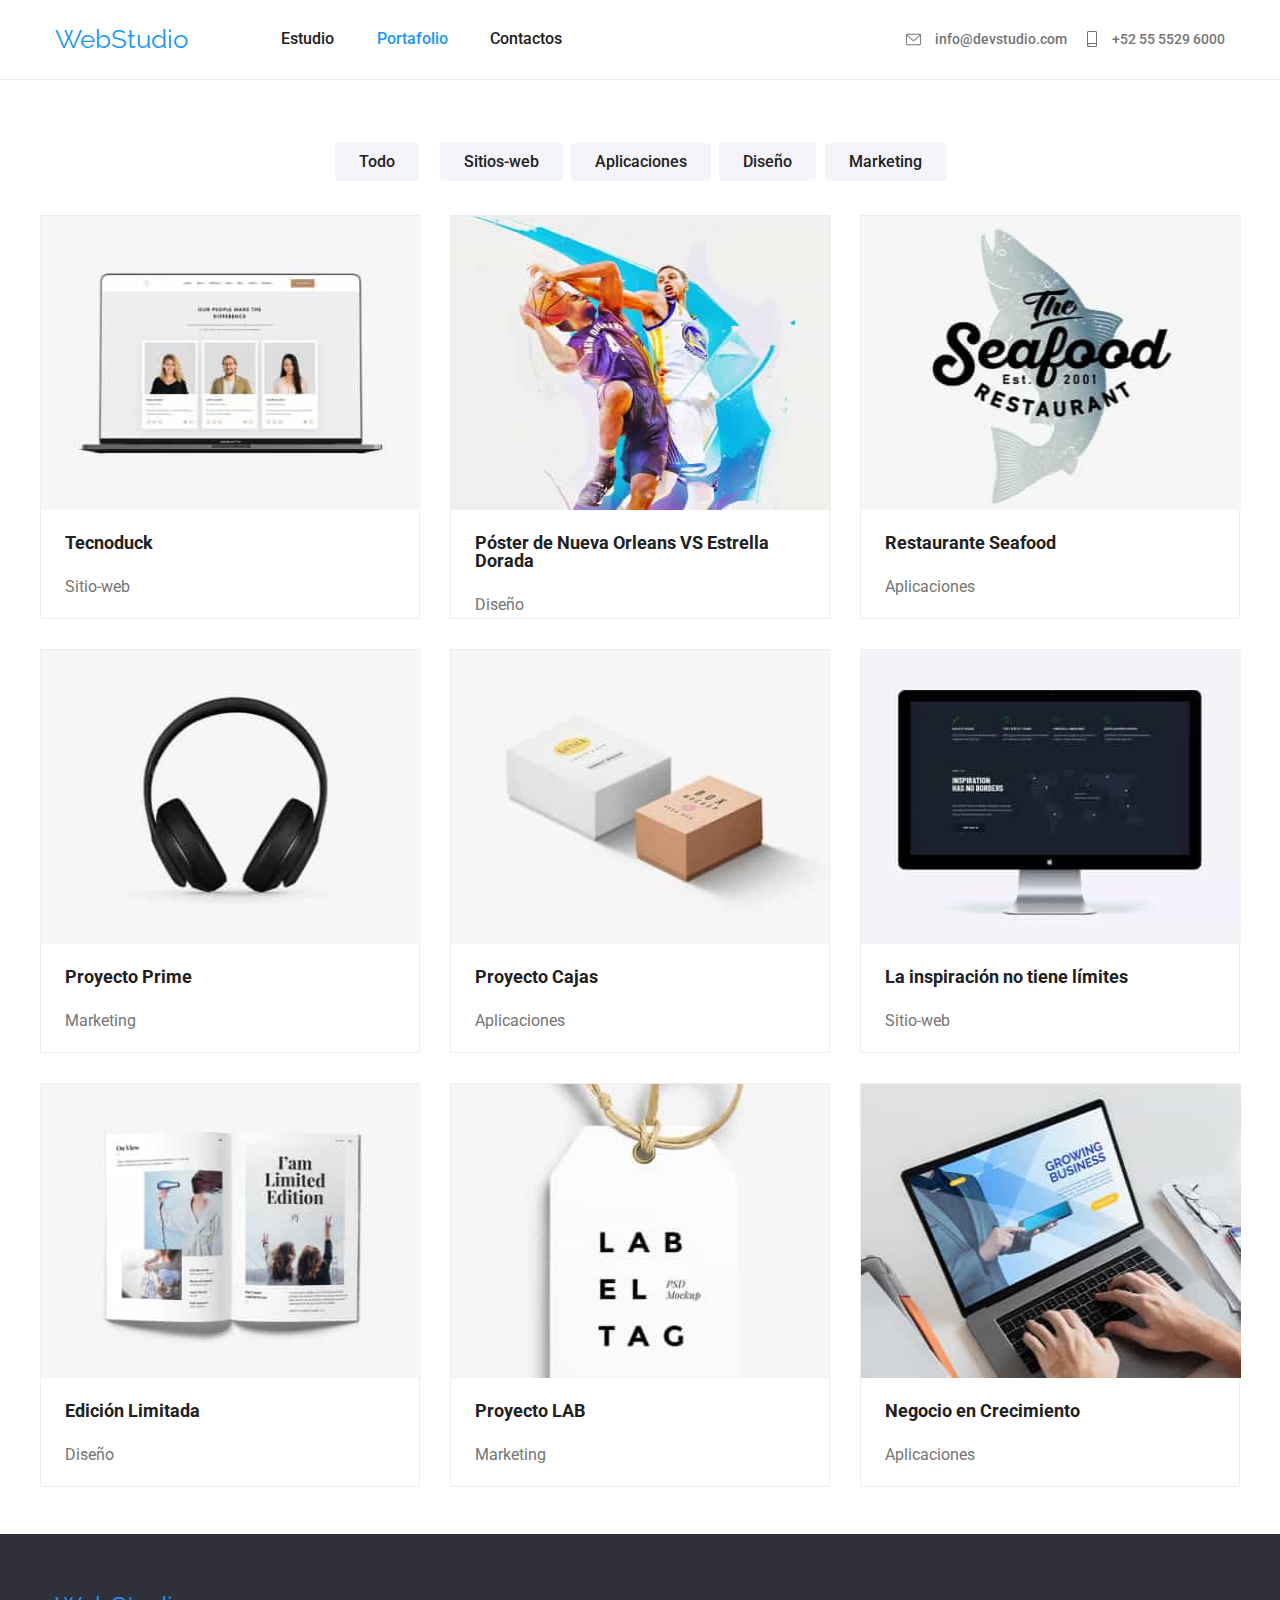
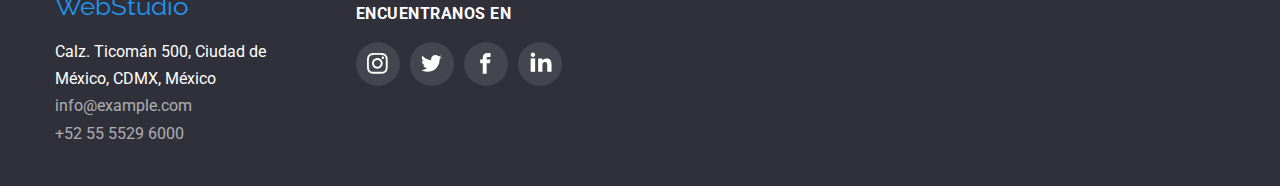
==== portafolio.html @ 33b2d7d6 "start-hw05" ====
<!DOCTYPE html>
<html lang="es">
  <head>
    <meta charset="UTF-8" />
    <meta http-equiv="x-ua-compatible" content="ie=edge" />
    <meta name="viewport" content="width=device-width, initial-scale=1.0" />
    <link rel="stylesheet" href="styles-portafolio.css" />
    <link
      rel="stylesheet"
      href="https://cdnjs.cloudflare.com/ajax/libs/modern-normalize/1.1.0/modern-normalize.css"
      integrity="sha512-Y0MM+V6ymRKN2zStTqzQ227DWhhp4Mzdo6gnlRnuaNCbc+YN/ZH0sBCLTM4M0oSy9c9VKiCvd4Jk44aCLrNS5Q=="
      crossorigin="anonymous"
      referrerpolicy="no-referrer"
    />
    <title>Portafolio</title>
  </head>

  <body>
    <header>
      <section class="top-page">
        <div class="container">
          <nav>
            <a class="webstudio" href="#" target="_blank">WebStudio</a>

            <ul class="navigation">
              <li>
                <a class="estudio" href="index.html" target="_self">Estudio</a>
              </li>
              <li>
                <a class="portafolio" href="portafolio.html" target="_self"
                  >Portafolio</a
                >
              </li>
              <li>
                <a class="contactos" href="#" target="_blank">Contactos</a>
              </li>
            </ul>
          </nav>

          <ul class="contact">
            <li>
              <div class="email">
                <svg class="icon">
                  <use href="Imagenes/SVG/sprite.svg#sobre"></use>
                </svg>
                <a href="mailto:info@devstudio.com">info@devstudio.com</a>
              </div>
            </li>
            <li>
              <div class="celphone">
                <svg class="icon">
                  <use href="Imagenes/SVG/sprite.svg#celular"></use>
                </svg>
                <a href="tel:+525555296000">+52 55 5529 6000</a>
              </div>
            </li>
          </ul>
        </div>
      </section>
    </header>

    <main>
      <section class="main-content">
        <div class="container">
          <ul class="buttons">
            <li>
              <button class="button-selector" type="button">Todo</button>
            </li>
            <li>
              <button class="button-selector" type="button">Sitios-web</button>
            </li>
            <li>
              <button class="button-selector" type="button">Aplicaciones</button>
            </li>
            <li>
              <button class="button-selector" type="button">Diseño</button>
            </li>
            <li>
              <button class="button-selector" type="button">Marketing</button>
            </li>
          </ul>
          <ul class="images">
            <li class="tecnoduck">
              <a href="#" class="link">
              <img
                src="Imagenes/images-portafolio/imagen(10).jpg"
                alt="tecnoduck picture"
                width="380"
                height="294"
              />
              <h2>Tecnoduck</h2>
              <p>Sitio-web</p>
            </a>
            </li>
            <li class="basket">
              <a href="#" class="link">
              <img
                src="Imagenes/images-portafolio/imagen(11).jpg"
                alt="basket players"
                width="380"
                height="294"
              />
              <h2>Póster de Nueva Orleans VS Estrella Dorada</h2>
              <p>Diseño</p>
            </a>
            </li>
            <li class="seafood">
            <a href="#" class="link">
              <img
                src="Imagenes/images-portafolio/imagen(12).jpg"
                alt="restaurant SeaFood"
                width="380"
                height="294"
              />
              <h2>Restaurante Seafood</h2>
              <p>Aplicaciones</p>
            </a>
            </li>
            <li class="headsets">
            <a href="#" class="link">
              <img
                src="Imagenes/images-portafolio/imagen(13).jpg"
                alt="headsets picture"
                width="380"
                height="294"
              />
              <h2>Proyecto Prime</h2>
              <p>Marketing</p>
            </a>
            </li>
            <li class="boxes">
            <a href="#" class="link">
              <img
                src="Imagenes/images-portafolio/imagen(14).jpg"
                alt="boxes picture"
                width="380"
                height="294"
              />
              <h2>Proyecto Cajas</h2>
              <p>Aplicaciones</p>
            </a>
            </li>
            <li class="screen">
            <a href="#" class="link">
              <img
                src="Imagenes/images-portafolio/imagen(15).jpg"
                alt="screen picture"
                width="380"
                height="294"
              />
              <h2>La inspiración no tiene límites</h2>
              <p>Sitio-web</p>
            </a>
            </li>
            <li class="magazine">
            <a href="#" class="link">
              <img
                src="Imagenes/images-portafolio/imagen(18).jpg"
                alt="magazine picture"
                width="380"
                height="294"
              />
              <h2>Edición Limitada</h2>
              <p>Diseño</p>
            </a>
            </li>
            <li class="tag">
            <a href="#" class="link">
              <img
                src="Imagenes/images-portafolio/imagen(17).jpg"
                alt="tag picture"
                width="380"
                height="294"
              />
              <h2>Proyecto LAB</h2>
              <p>Marketing</p>
            </a>
            </li>
            <li class="laptop">
            <a href="#" class="link">
              <img
                src="Imagenes/images-portafolio/imagen(16).jpg"
                alt="laptot picture"
                width="380"
                height="294"
              />
              <h2>Negocio en Crecimiento</h2>
              <p>Aplicaciones</p>
            </a>
            </li>
          </ul>
        </div>
      </section>
    </main>

    <footer>
      <section class="foot-page">
        <div class="container">
          <ul class="foot-info">
            <a class="webstudio" href="#" target="_self">WebStudio</a>
            <li class="address">
              <address>
                Calz. Ticomán 500, Ciudad de México, CDMX, México
              </address>
            </li>
            <li class="foot-email">
              <a href="mailto:info@example.com">info@example.com</a>
            </li>
            <li class="phone">
              <a href="tel:+525555296000">+52 55 5529 6000</a>
            </li>
          </ul>
          <div class="find-us">
            <ul class="text-findus">
              <li>
                <p>ENCUENTRANOS EN</p>
              </li>
            </ul>
            <ul class="social-container">
              <li class="behind-icon-footer">
                <svg class="foot-icon">
                  <use href="Imagenes/SVG/sprite.svg#instagram"></use>
                </svg>
              </li>
              <li class="behind-icon-footer">
                <svg class="foot-icon">
                  <use href="Imagenes/SVG/sprite.svg#twitter"></use>
                </svg>
              </li>
              <li class="behind-icon-footer">
                <svg class="foot-icon">
                  <use href="Imagenes/SVG/sprite.svg#facebook"></use>
                </svg>
              </li>
              <li class="behind-icon-footer">
                <svg class="foot-icon">
                  <use href="Imagenes/SVG/sprite.svg#linkedin"></use>
                </svg>
              </li>
            </ul>
          </div>
        </div>
      </section>
    </footer>
  </body>
</html>
---- styles-portafolio.css ----
@import url('https://fonts.googleapis.com/css2?family=Raleway:wght@700&family=Roboto:wght@400;500;700;900&display=swap');

:root {
    --color-azul: #2196F3;
    --color-texto: #212121;
    --color-gris: #757575;
    --color-hueso: #FFFFFF;
    --color-botones: #F5F4FA;
    --color-footpage: #2F303A;
}

* {
    list-style: none;
    text-decoration: none;
    font-family: 'Roboto', sans-serif;
    color: var(--color-texto);
    box-sizing: border-box;
}

section {
    margin: 0px 0px;
    padding: 47px 0px;
    width: 100%;
}

/* TOP WEBSITE */

.top-page {
    height: 80px;
    padding: 0px 0px;
    align-items: center;
    display: flex;
    border-bottom: 1px solid #ECECEC;
}

.top-page .container {
    display: flex;
    width: 1200px;
    padding-left: 15px;
    padding-right: 15px;
    margin-left: auto;
    margin-right: auto;
    align-items: center;
}

nav {
    width: 519px;
    display: flex;
    align-items: center;
}

.top-page .container .navigation {
    display: flex;
    padding: 0px 0px;
    margin: 0px 0px 0px 93px;
    width: 281px;
    justify-content: space-between;
}

.top-page .container .contact {
    display: flex;
    justify-content: space-between;
    align-items: center;
    width: 340px;
    height: 16px;
    margin: 0px 0px 0px 344px;
    padding: 0px 0px;
}

.contact .email {
    display: flex;
    justify-content: space-between;
    width: 161px;
    height: 16px;
}

.contact .celphone {
    display: flex;
    justify-content: space-between;
    width: 138px;
    height: 16px;
}

.top-page .container .icon {
    width: 20px;
    height: 16px;
    stroke-width: 0;
    align-items: center;
    fill: var(--color-gris)
}

.webstudio,
.foot-info .webstudio {
    font-family: 'Raleway', sans-serif;
    font-size: 26px;
    font-style: bold;
    line-height: var(--lineweight-normal);
    color: var(--color-azul);
}

.estudio,
.contactos,
.portafolio {
    font-weight: 500;
    font-style: medium;
    line-height: var(--lineweight-normal);
}

.portafolio {
    color: var(--color-azul);
}

.estudio:hover,
.contactos:hover,
.estudio:focus,
.contactos:focus {
    color: var(--color-azul);
    font-weight: 500;
    line-height: var(--lineweight-normal);
}

.contact a {
    color: var(--color-gris);
    font-weight: 500;
    font-size: 14px;
    line-height: var(--lineweight-normal);
}

.top-page .contact .email .icon:hover,
.top-page .contact .email a:hover,
.top-page .contact .celphone a:hover {
    color: var(--color-azul);
    font-weight: 500;
    font-size: 14px;
    line-height: var(--lineweight-normal);
    fill: var(--color-azul);
    color: var(--color-azul);
    cursor: pointer;
}

/* MAIN CONTENT */

.main-content .images a h2 {
    font-weight: 700;
    font-size: 18px;
    font-style: bold;
    line-height: 1;
    margin: 0px 0px;
    padding: 20px 24px 0px 24px;
}

.main-content .images a p {
    font-size: 16px;
    line-height: 1.9;
    font-style: medium;
    color: var(--color-gris);
    padding: 20px 24px 10px 24px;
    margin: 0px;
}

.main-content .images li {
    background-color: var(--color-hueso);
    display: flex;
    flex-direction: column;
    width: 370px;
    height: 404px;
    border: 1px solid rgba(238, 238, 238, 1);
    flex-basis: calc((100% - 60px) / 3);
}

.main-content .images li:hover {
    box-shadow: 0px 1px 1px rgba(0, 0, 0, 0.12), 0px 4px 4px rgba(0, 0, 0, 0.06), 1px 4px 6px rgba(0, 0, 0, 0.16);
    cursor: pointer;
}

.main-content button {
    background-color: var(--color-botones);
    width: auto;
    height: auto;
    border: none;
    border-radius: 4px;
    text-align: center;
    padding: 6px 24px;
}

.main-content button:hover,
.main-content button:focus {
    background-color: var(--color-azul);
    color: var(--color-hueso);
    font-style: medium;
    line-height: 1.6;
    padding: 6px 24px;
    width: auto;
    height: auto;
    border: none;
    cursor: pointer;
    box-shadow: 0px 3px 1px rgba(0, 0, 0, 0.1), 0px 1px 2px rgba(0, 0, 0, 0.08), 0px 2px 2px rgba(0, 0, 0, 0.12);
}

.main-content {
    display: flex;
    margin: 0 auto;
}

.main-content .container {
    display: flex;
    margin: 0 auto;
    width: 1200px;
    height: 1360px;
    align-items: center;
    padding: 0px 0px;
    flex-direction: column;
}

.main-content .container .images {
    display: flex;
    flex-wrap: wrap;
    padding: 0px 0px;
    gap: 30px;
    align-items: flex-start;
}

.main-content .container .buttons {
    display: flex;
    width: 611px;
    height: 54px;
    padding: 0px 0px;
    gap: 8px; 
    margin-bottom: 18px;
}

.main-content .container .buttons li {
    flex-basis: calc((100% - 32px) / 5);
}

.button-selector {
    font-weight: 500;
    color: var(--color-texto);
    line-height: 1.6;
    font-style: bold;
    width: auto;
    white-space: nowrap;
}

.contact a:hover,
.foot-info a:hover {
    color: var(--color-azul);
}

/* FOOTER */

.foot-page {
    display: flex;
    background-color: var(--color-footpage);
    height: 252px;
    padding: 0px 0px;
}

.foot-page .container {
    width: 1200px;
    display: flex;
    padding-left: 15px;
    padding-right: 15px;
    margin-left: auto;
    margin-right: auto;
}

.foot-page .foot-info {
    margin: 60px 70px 47px 0px;
    padding: 0px 0px;
    width: 231px;
    height: 145px;
    display: flex;
    flex-wrap: wrap;
    align-items: center;
    line-height: 24px;
}

.foot-info .webstudio {
    margin-bottom: 20px;
}

.foot-info li a {
    color: var(--color-hueso);
    line-height: 1.7;
    opacity: 60%;
}

.foot-info address {
    color: var(--color-hueso);
    line-height: 1.7;
    font-style: normal;
}

.foot-page .find-us {
    display: flex;
    flex-direction: column;
    width: 206px;
    height: 80px;
    margin: 72px 0px 100px 0px;
    justify-content: space-between;
}

.foot-page .find-us .text-findus,
.foot-page .find-us .social-container {
    margin: 0px 0px;
    padding: 0px 0px;
}

.foot-page .find-us p {
    font-style: normal;
    font-weight: 700;
    line-height: 16px;
    letter-spacing: 0.03em;
    color: var(--color-hueso);
    margin: 0px 0px;
}

.social-container {
    width: 206px;
    height: 44px;
    display: flex;
    justify-content: space-between;
    align-items: center;
}

.behind-icon-footer {
    background-color: rgba(255, 255, 255, 0.1);
    border-radius: 100%;
    width: 44px;
    height: 44px;
}

.foot-icon {
    width: 44px;
    height: 44px;
    fill: var(--color-hueso);
    align-items: left;
}

.behind-icon-footer:hover {
    background-color: var(--color-azul);
    border-radius: 100%;
    width: 44px;
    height: 44px;
    cursor: pointer;
}
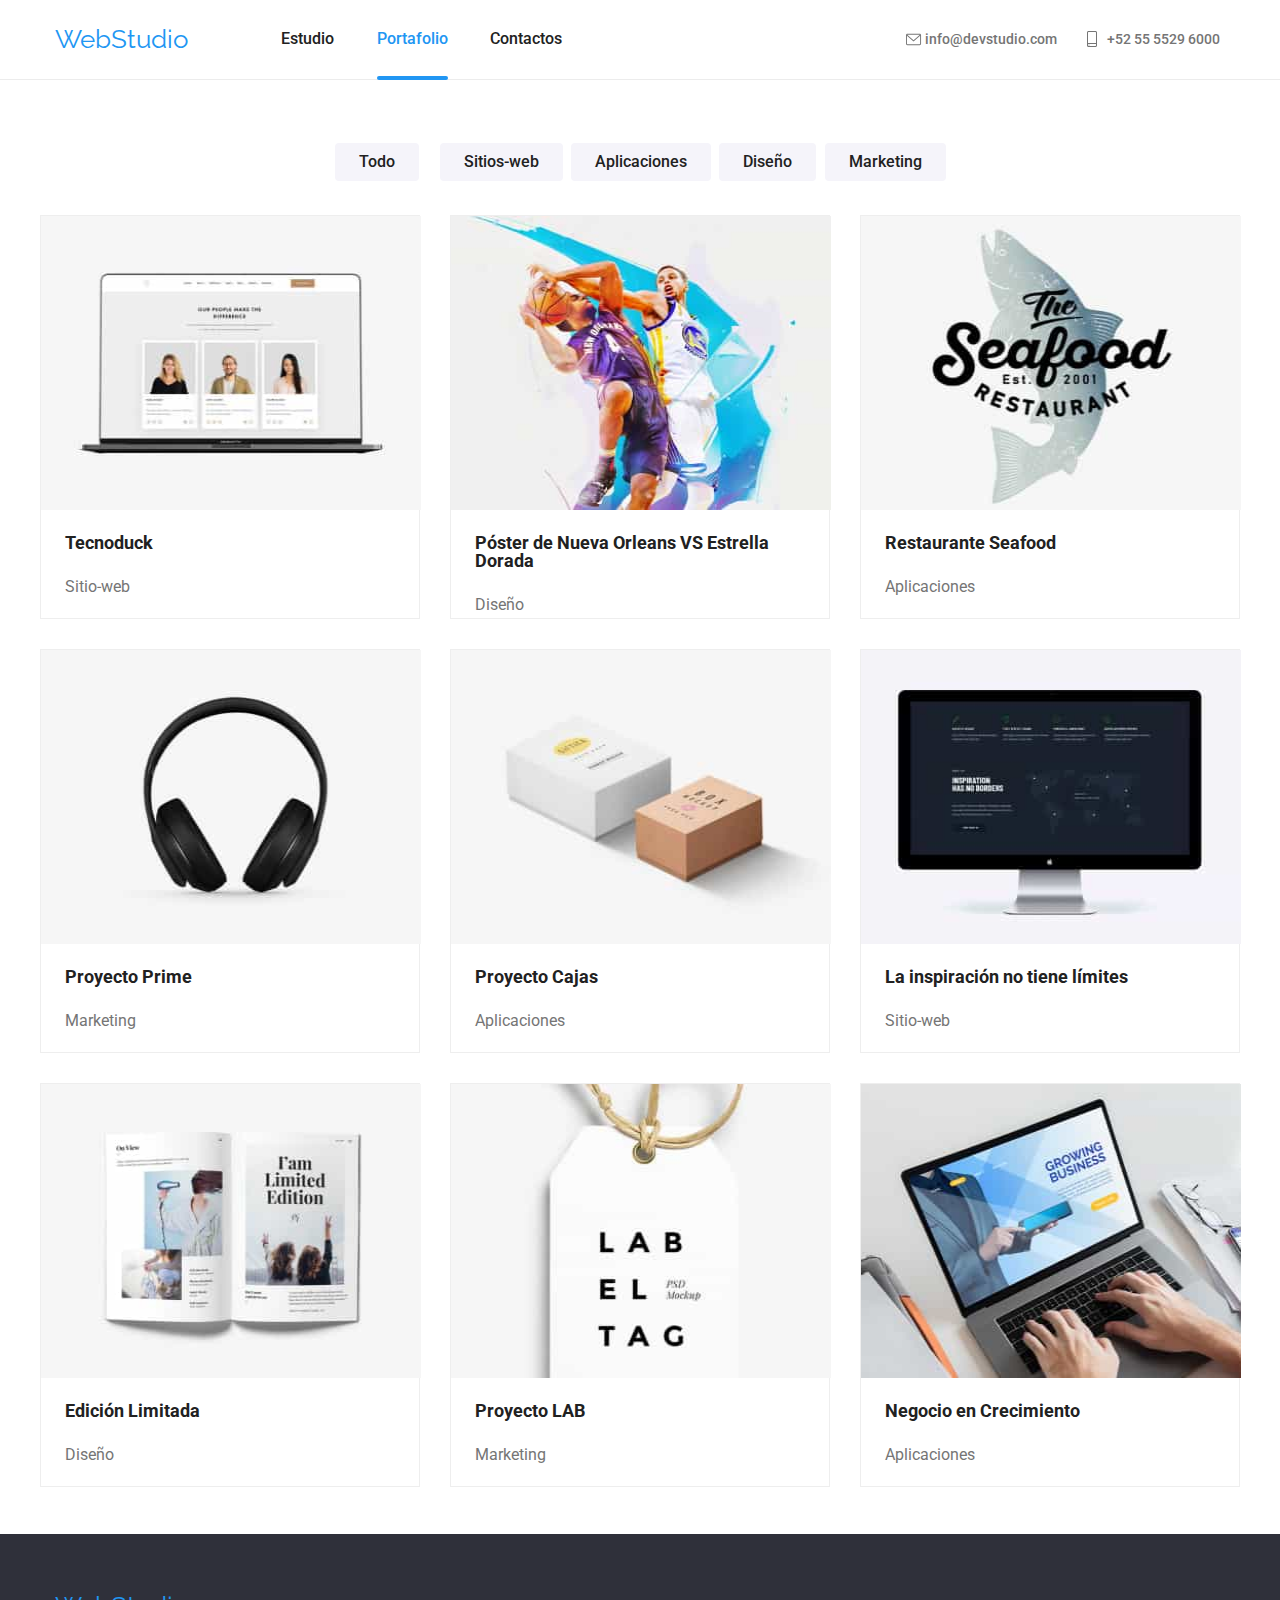
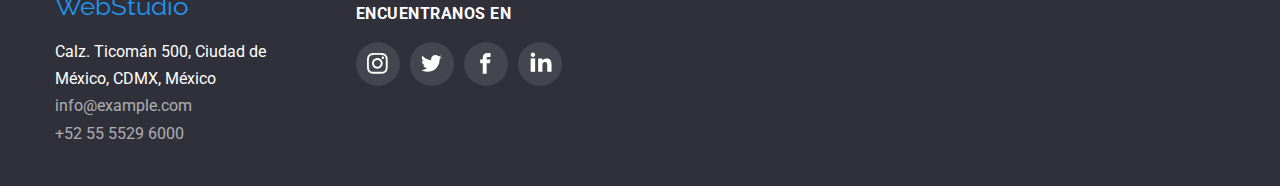
==== commit f1569f54: "last change" ====
--- a/portafolio.html
+++ b/portafolio.html
@@ -39,20 +39,20 @@
 
           <ul class="contact">
             <li>
-              <div class="email">
+              <a href="mailto:info@devstudio.com" class="email" target="_self">
                 <svg class="icon">
                   <use href="Imagenes/SVG/sprite.svg#sobre"></use>
                 </svg>
-                <a href="mailto:info@devstudio.com">info@devstudio.com</a>
-              </div>
-            </li>
-            <li>
-              <div class="celphone">
+                <p>info@devstudio.com</p>
+              </a>
+            </li>
+            <li>
+              <a href="tel:+525555296000" class="celphone" target="_self">
                 <svg class="icon">
                   <use href="Imagenes/SVG/sprite.svg#celular"></use>
                 </svg>
-                <a href="tel:+525555296000">+52 55 5529 6000</a>
-              </div>
+                <p>+52 55 5529 6000</p>
+              </a>
             </li>
           </ul>
         </div>
--- a/styles-portafolio.css
+++ b/styles-portafolio.css
@@ -55,11 +55,12 @@
     margin: 0px 0px 0px 93px;
     width: 281px;
     justify-content: space-between;
+    position: relative;
 }
 
 .top-page .container .contact {
     display: flex;
-    justify-content: space-between;
+    gap: 30px;
     align-items: center;
     width: 340px;
     height: 16px;
@@ -67,18 +68,33 @@
     padding: 0px 0px;
 }
 
+.top-page .container .contact li {
+    flex-basis: calc((100% - 30px) / 2);
+}
+
+.top-page .container .contact li a {
+    flex-basis: calc((100% - 10px) / 2);
+}
+
 .contact .email {
     display: flex;
-    justify-content: space-between;
-    width: 161px;
+    align-items: center;
+    width: 151px;
     height: 16px;
 }
 
 .contact .celphone {
     display: flex;
-    justify-content: space-between;
-    width: 138px;
+    align-items: center;
+    width: 135px;
     height: 16px;
+}
+
+.contact p {
+    color: var(--color-gris);
+    font-weight: 500;
+    font-size: 14px;
+    line-height: var(--lineweight-normal);
 }
 
 .top-page .container .icon {
@@ -110,6 +126,17 @@
     color: var(--color-azul);
 }
 
+.navigation li .portafolio::after {
+    background-color: var(--color-azul);
+    width: 71.3px;
+    height: 4px;
+    content: "";
+    display: block;
+    border-radius: 2px;
+    position: absolute;
+    top: 46px;
+}
+
 .estudio:hover,
 .contactos:hover,
 .estudio:focus,
@@ -117,25 +144,6 @@
     color: var(--color-azul);
     font-weight: 500;
     line-height: var(--lineweight-normal);
-}
-
-.contact a {
-    color: var(--color-gris);
-    font-weight: 500;
-    font-size: 14px;
-    line-height: var(--lineweight-normal);
-}
-
-.top-page .contact .email .icon:hover,
-.top-page .contact .email a:hover,
-.top-page .contact .celphone a:hover {
-    color: var(--color-azul);
-    font-weight: 500;
-    font-size: 14px;
-    line-height: var(--lineweight-normal);
-    fill: var(--color-azul);
-    color: var(--color-azul);
-    cursor: pointer;
 }
 
 /* MAIN CONTENT */
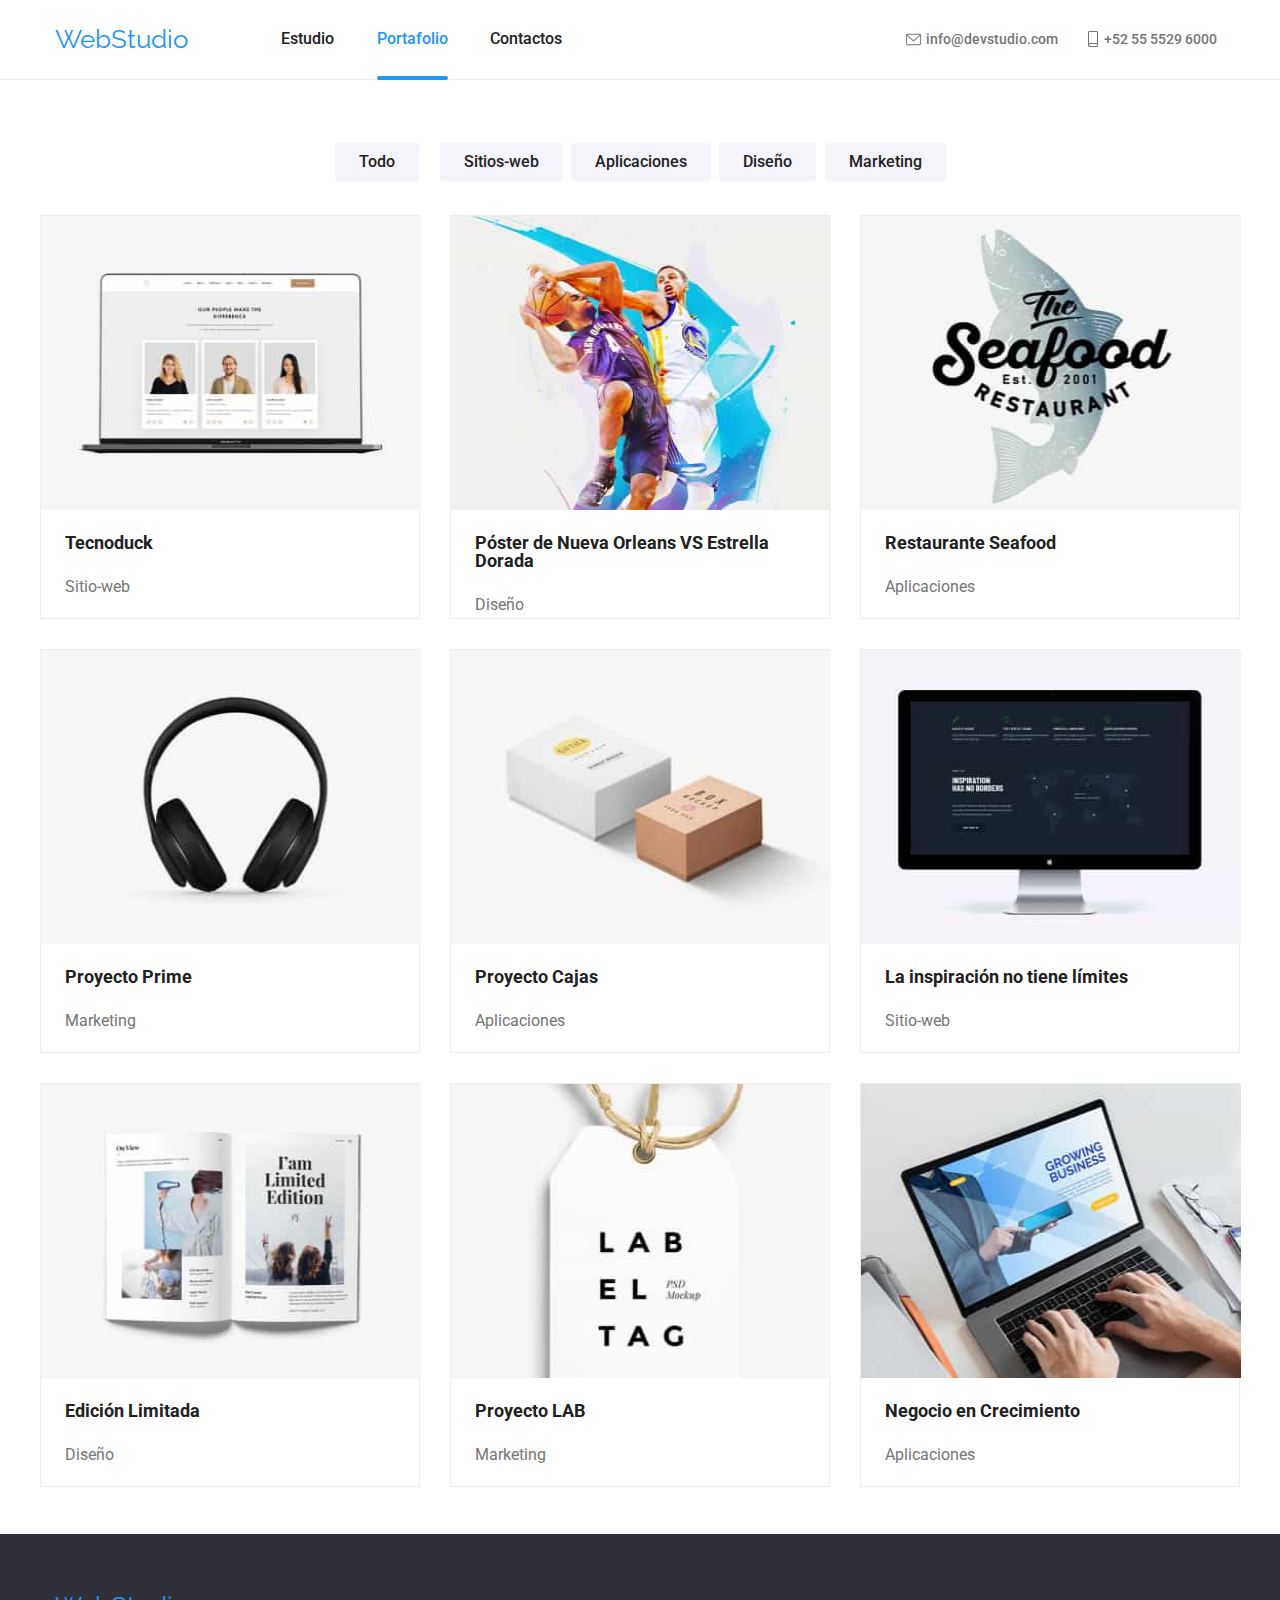
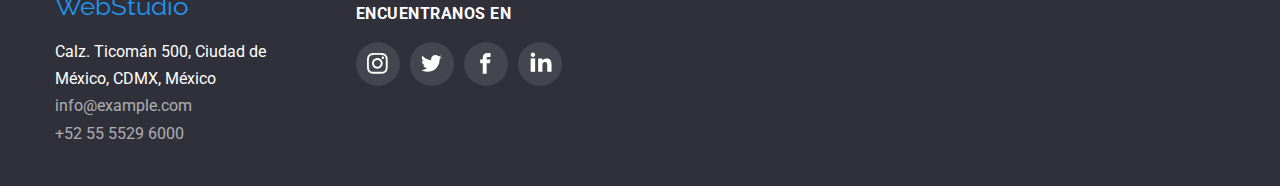
==== commit d9d00267: "Hoover sobre fixed" ====
--- a/portafolio.html
+++ b/portafolio.html
@@ -43,7 +43,7 @@
                 <svg class="icon">
                   <use href="Imagenes/SVG/sprite.svg#sobre"></use>
                 </svg>
-                <p>info@devstudio.com</p>
+                info@devstudio.com
               </a>
             </li>
             <li>
@@ -51,7 +51,7 @@
                 <svg class="icon">
                   <use href="Imagenes/SVG/sprite.svg#celular"></use>
                 </svg>
-                <p>+52 55 5529 6000</p>
+                +52 55 5529 6000
               </a>
             </li>
           </ul>
--- a/styles-portafolio.css
+++ b/styles-portafolio.css
@@ -72,37 +72,43 @@
     flex-basis: calc((100% - 30px) / 2);
 }
 
-.top-page .container .contact li a {
-    flex-basis: calc((100% - 10px) / 2);
-}
-
 .contact .email {
     display: flex;
     align-items: center;
-    width: 151px;
-    height: 16px;
+    font-weight: 500;
+    font-size: 14px;
+    line-height: var(--lineweight-normal);
+    color: var(--color-gris);
+    fill: var(--color-gris);
 }
 
 .contact .celphone {
     display: flex;
     align-items: center;
-    width: 135px;
-    height: 16px;
-}
-
-.contact p {
+    font-weight: 500;
+    font-size: 14px;
+    line-height: var(--lineweight-normal);
     color: var(--color-gris);
-    font-weight: 500;
-    font-size: 14px;
-    line-height: var(--lineweight-normal);
-}
-
-.top-page .container .icon {
+    fill: var(--color-gris);
+}
+
+.contact .email .icon {
     width: 20px;
+    height: 16px;   
+    stroke-width: 0;
+    align-items: center;
+}       
+
+.contact .celphone .icon {
+    width: 16px;
     height: 16px;
     stroke-width: 0;
     align-items: center;
-    fill: var(--color-gris)
+}
+
+.contact a:hover {
+    color: var(--color-azul);
+    fill: var(--color-azul);
 }
 
 .webstudio,
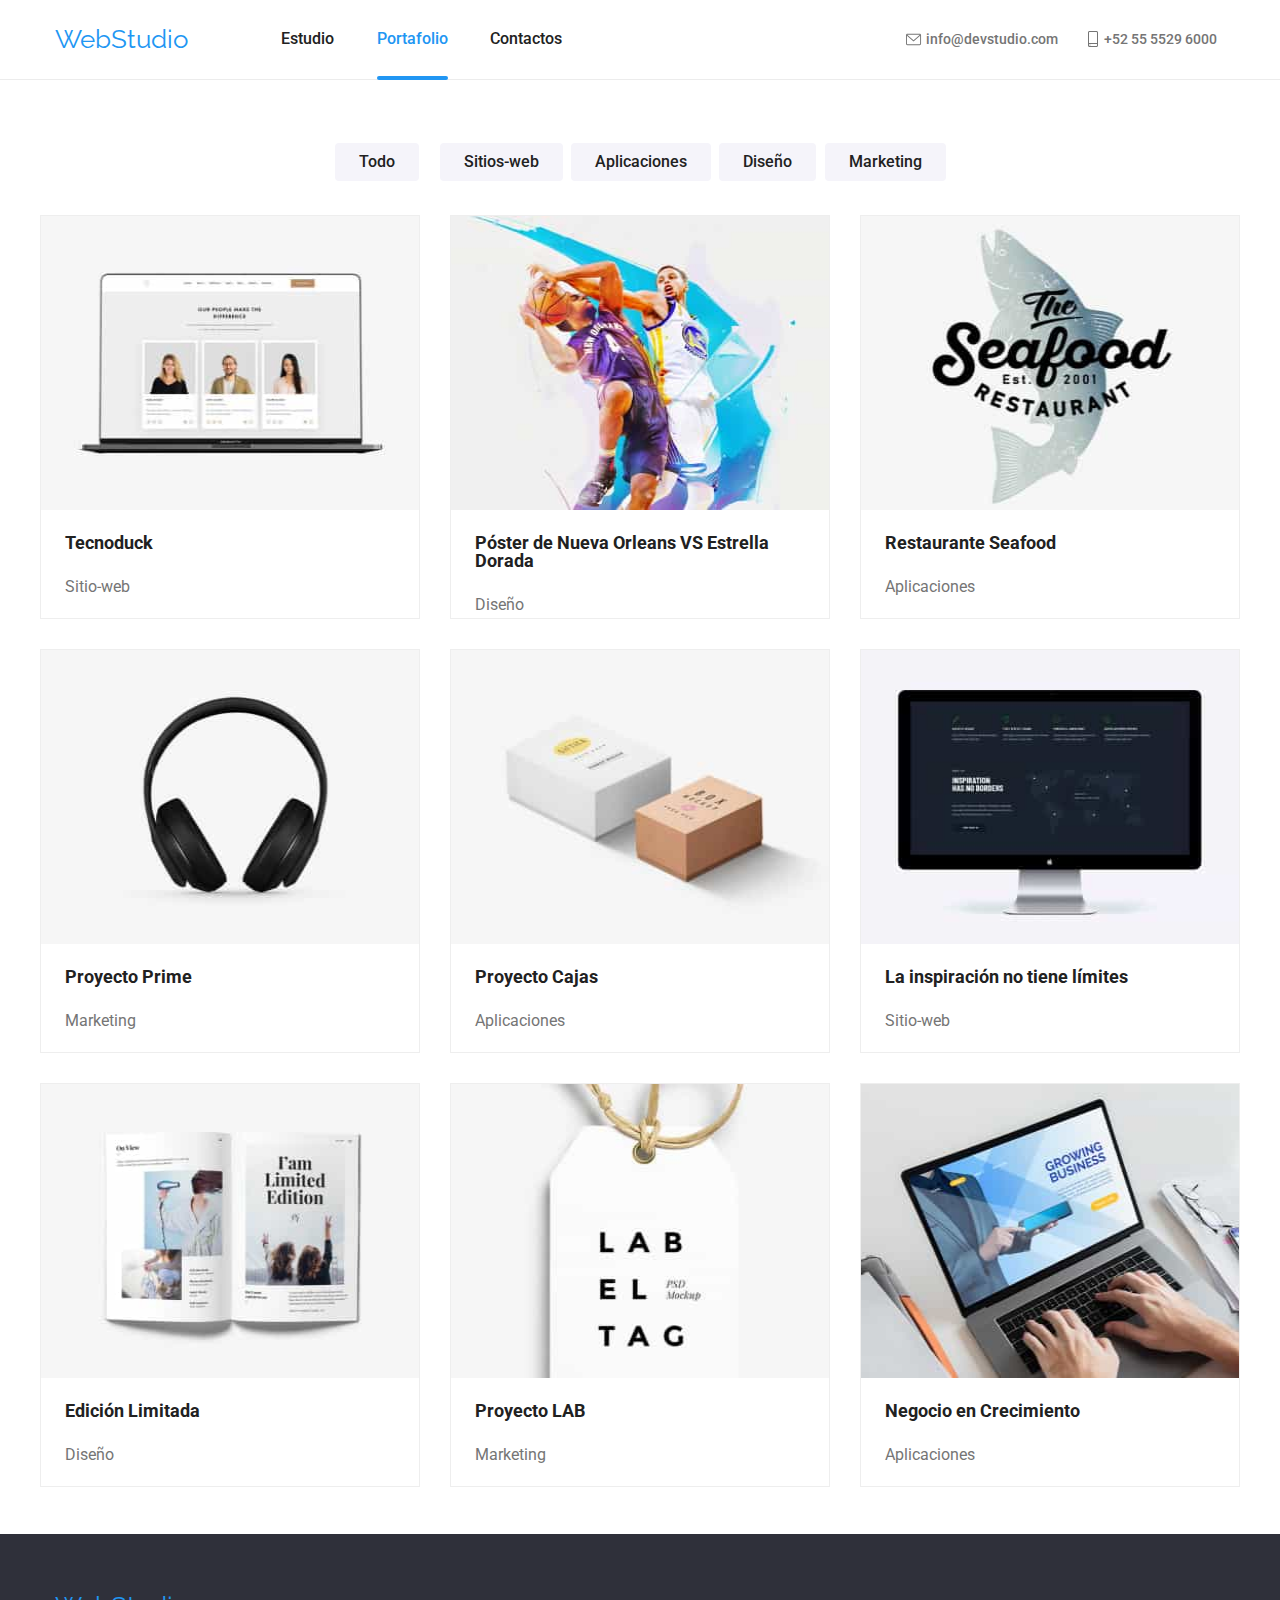
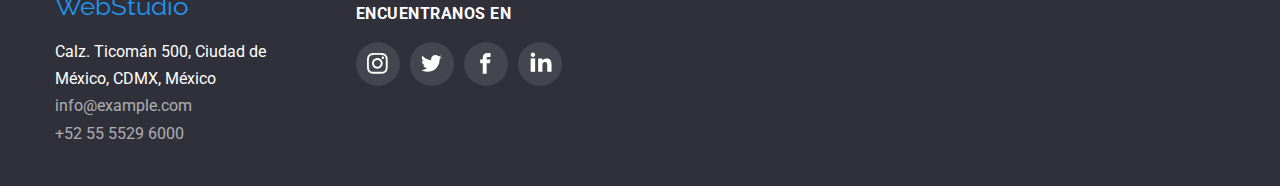
==== commit 8e4820df: "ola" ====
--- a/portafolio.html
+++ b/portafolio.html
@@ -70,7 +70,9 @@
               <button class="button-selector" type="button">Sitios-web</button>
             </li>
             <li>
-              <button class="button-selector" type="button">Aplicaciones</button>
+              <button class="button-selector" type="button">
+                Aplicaciones
+              </button>
             </li>
             <li>
               <button class="button-selector" type="button">Diseño</button>
@@ -82,111 +84,183 @@
           <ul class="images">
             <li class="tecnoduck">
               <a href="#" class="link">
-              <img
-                src="Imagenes/images-portafolio/imagen(10).jpg"
-                alt="tecnoduck picture"
-                width="380"
-                height="294"
-              />
-              <h2>Tecnoduck</h2>
-              <p>Sitio-web</p>
-            </a>
+                <div class="hover-description">
+                  <img
+                    src="Imagenes/images-portafolio/imagen(10).jpg"
+                    alt="tecnoduck picture"
+                    width="380"
+                    height="294"
+                  />
+                  <p class="description-hover-card">
+                    Tecnoduck es una plataforma de distribucion de coronavirus
+                    de ultima generacion. Las compañias usan esta plataforma
+                    para el espionaje digital y los ataques a los servidores
+                    seguros de la competencia.
+                  </p>
+                </div>
+                <h2>Tecnoduck</h2>
+                <p>Sitio-web</p>
+              </a>
             </li>
             <li class="basket">
               <a href="#" class="link">
-              <img
-                src="Imagenes/images-portafolio/imagen(11).jpg"
-                alt="basket players"
-                width="380"
-                height="294"
-              />
-              <h2>Póster de Nueva Orleans VS Estrella Dorada</h2>
-              <p>Diseño</p>
-            </a>
+                <div class="hover-description">
+                  <img
+                    src="Imagenes/images-portafolio/imagen(11).jpg"
+                    alt="basket players"
+                    width="380"
+                    height="294"
+                  />
+                  <p class="description-hover-card">
+                    Tecnoduck es una plataforma de distribucion de coronavirus
+                    de ultima generacion. Las compañias usan esta plataforma
+                    para el espionaje digital y los ataques a los servidores
+                    seguros de la competencia.
+                  </p>
+                </div>
+                <h2>Póster de Nueva Orleans VS Estrella Dorada</h2>
+                <p>Diseño</p>
+              </a>
             </li>
             <li class="seafood">
-            <a href="#" class="link">
-              <img
-                src="Imagenes/images-portafolio/imagen(12).jpg"
-                alt="restaurant SeaFood"
-                width="380"
-                height="294"
-              />
-              <h2>Restaurante Seafood</h2>
-              <p>Aplicaciones</p>
-            </a>
+              <a href="#" class="link">
+                <div class="hover-description">
+                  <img
+                    src="Imagenes/images-portafolio/imagen(12).jpg"
+                    alt="restaurant SeaFood"
+                    width="380"
+                    height="294"
+                  />
+                  <p class="description-hover-card">
+                    Tecnoduck es una plataforma de distribucion de coronavirus
+                    de ultima generacion. Las compañias usan esta plataforma
+                    para el espionaje digital y los ataques a los servidores
+                    seguros de la competencia.
+                  </p>
+                </div>
+                <h2>Restaurante Seafood</h2>
+                <p>Aplicaciones</p>
+              </a>
             </li>
             <li class="headsets">
-            <a href="#" class="link">
-              <img
-                src="Imagenes/images-portafolio/imagen(13).jpg"
-                alt="headsets picture"
-                width="380"
-                height="294"
-              />
-              <h2>Proyecto Prime</h2>
-              <p>Marketing</p>
-            </a>
+              <a href="#" class="link">
+                <div class="hover-description">
+                  <img
+                    src="Imagenes/images-portafolio/imagen(13).jpg"
+                    alt="headsets picture"
+                    width="380"
+                    height="294"
+                  />
+                  <p class="description-hover-card">
+                    Tecnoduck es una plataforma de distribucion de coronavirus
+                    de ultima generacion. Las compañias usan esta plataforma
+                    para el espionaje digital y los ataques a los servidores
+                    seguros de la competencia.
+                  </p>
+                </div>
+                <h2>Proyecto Prime</h2>
+                <p>Marketing</p>
+              </a>
             </li>
             <li class="boxes">
-            <a href="#" class="link">
-              <img
-                src="Imagenes/images-portafolio/imagen(14).jpg"
-                alt="boxes picture"
-                width="380"
-                height="294"
-              />
-              <h2>Proyecto Cajas</h2>
-              <p>Aplicaciones</p>
-            </a>
+              <a href="#" class="link">
+                <div class="hover-description">
+                  <img
+                    src="Imagenes/images-portafolio/imagen(14).jpg"
+                    alt="boxes picture"
+                    width="380"
+                    height="294"
+                  />
+                  <p class="description-hover-card">
+                    Tecnoduck es una plataforma de distribucion de coronavirus
+                    de ultima generacion. Las compañias usan esta plataforma
+                    para el espionaje digital y los ataques a los servidores
+                    seguros de la competencia.
+                  </p>
+                </div>
+                <h2>Proyecto Cajas</h2>
+                <p>Aplicaciones</p>
+              </a>
             </li>
             <li class="screen">
-            <a href="#" class="link">
-              <img
-                src="Imagenes/images-portafolio/imagen(15).jpg"
-                alt="screen picture"
-                width="380"
-                height="294"
-              />
-              <h2>La inspiración no tiene límites</h2>
-              <p>Sitio-web</p>
-            </a>
+              <a href="#" class="link">
+                <div class="hover-description">
+                  <img
+                    src="Imagenes/images-portafolio/imagen(15).jpg"
+                    alt="screen picture"
+                    width="380"
+                    height="294"
+                  />
+                  <p class="description-hover-card">
+                    Tecnoduck es una plataforma de distribucion de coronavirus
+                    de ultima generacion. Las compañias usan esta plataforma
+                    para el espionaje digital y los ataques a los servidores
+                    seguros de la competencia.
+                  </p>
+                </div>
+                <h2>La inspiración no tiene límites</h2>
+                <p>Sitio-web</p>
+              </a>
             </li>
             <li class="magazine">
-            <a href="#" class="link">
-              <img
-                src="Imagenes/images-portafolio/imagen(18).jpg"
-                alt="magazine picture"
-                width="380"
-                height="294"
-              />
-              <h2>Edición Limitada</h2>
-              <p>Diseño</p>
-            </a>
+              <a href="#" class="link">
+                <div class="hover-description">
+                  <img
+                    src="Imagenes/images-portafolio/imagen(18).jpg"
+                    alt="magazine picture"
+                    width="380"
+                    height="294"
+                  />
+                  <p class="description-hover-card">
+                    Tecnoduck es una plataforma de distribucion de coronavirus
+                    de ultima generacion. Las compañias usan esta plataforma
+                    para el espionaje digital y los ataques a los servidores
+                    seguros de la competencia.
+                  </p>
+                </div>
+                <h2>Edición Limitada</h2>
+                <p>Diseño</p>
+              </a>
             </li>
             <li class="tag">
-            <a href="#" class="link">
-              <img
-                src="Imagenes/images-portafolio/imagen(17).jpg"
-                alt="tag picture"
-                width="380"
-                height="294"
-              />
-              <h2>Proyecto LAB</h2>
-              <p>Marketing</p>
-            </a>
+              <a href="#" class="link">
+                <div class="hover-description">
+                  <img
+                    src="Imagenes/images-portafolio/imagen(17).jpg"
+                    alt="tag picture"
+                    width="380"
+                    height="294"
+                  />
+                  <p class="description-hover-card">
+                    Tecnoduck es una plataforma de distribucion de coronavirus
+                    de ultima generacion. Las compañias usan esta plataforma
+                    para el espionaje digital y los ataques a los servidores
+                    seguros de la competencia.
+                  </p>
+                </div>
+                <h2>Proyecto LAB</h2>
+                <p>Marketing</p>
+              </a>
             </li>
             <li class="laptop">
-            <a href="#" class="link">
-              <img
-                src="Imagenes/images-portafolio/imagen(16).jpg"
-                alt="laptot picture"
-                width="380"
-                height="294"
-              />
-              <h2>Negocio en Crecimiento</h2>
-              <p>Aplicaciones</p>
-            </a>
+              <a href="#" class="link">
+                <div class="hover-description">
+                  <img
+                    src="Imagenes/images-portafolio/imagen(16).jpg"
+                    alt="laptot picture"
+                    width="380"
+                    height="294"
+                  />
+                  <p class="description-hover-card">
+                    Tecnoduck es una plataforma de distribucion de coronavirus
+                    de ultima generacion. Las compañias usan esta plataforma
+                    para el espionaje digital y los ataques a los servidores
+                    seguros de la competencia.
+                  </p>
+                </div>
+                <h2>Negocio en Crecimiento</h2>
+                <p>Aplicaciones</p>
+              </a>
             </li>
           </ul>
         </div>
--- a/styles-portafolio.css
+++ b/styles-portafolio.css
@@ -17,12 +17,6 @@
     box-sizing: border-box;
 }
 
-section {
-    margin: 0px 0px;
-    padding: 47px 0px;
-    width: 100%;
-}
-
 /* TOP WEBSITE */
 
 .top-page {
@@ -94,10 +88,10 @@
 
 .contact .email .icon {
     width: 20px;
-    height: 16px;   
+    height: 16px;
     stroke-width: 0;
     align-items: center;
-}       
+}
 
 .contact .celphone .icon {
     width: 16px;
@@ -154,37 +148,20 @@
 
 /* MAIN CONTENT */
 
-.main-content .images a h2 {
-    font-weight: 700;
-    font-size: 18px;
-    font-style: bold;
-    line-height: 1;
+.main-content {
+    display: flex;
     margin: 0px 0px;
-    padding: 20px 24px 0px 24px;
-}
-
-.main-content .images a p {
-    font-size: 16px;
-    line-height: 1.9;
-    font-style: medium;
-    color: var(--color-gris);
-    padding: 20px 24px 10px 24px;
-    margin: 0px;
-}
-
-.main-content .images li {
-    background-color: var(--color-hueso);
-    display: flex;
+    padding: 47px 0px;
+}
+
+.main-content .container {
+    display: flex;
+    margin: 0 auto;
+    width: 1200px;
+    height: 1360px;
+    align-items: center;
+    padding: 0px 0px;
     flex-direction: column;
-    width: 370px;
-    height: 404px;
-    border: 1px solid rgba(238, 238, 238, 1);
-    flex-basis: calc((100% - 60px) / 3);
-}
-
-.main-content .images li:hover {
-    box-shadow: 0px 1px 1px rgba(0, 0, 0, 0.12), 0px 4px 4px rgba(0, 0, 0, 0.06), 1px 4px 6px rgba(0, 0, 0, 0.16);
-    cursor: pointer;
 }
 
 .main-content button {
@@ -197,6 +174,90 @@
     padding: 6px 24px;
 }
 
+.main-content .container .images {
+    display: flex;
+    flex-wrap: wrap;
+    padding: 0px 0px;
+    gap: 30px;
+    align-items: flex-start;
+}
+
+.main-content .container .buttons {
+    display: flex;
+    width: 611px;
+    height: 54px;
+    padding: 0px 0px;
+    gap: 8px;
+    margin-bottom: 18px;
+}
+
+.button-selector {
+    font-weight: 500;
+    color: var(--color-texto);
+    line-height: 1.6;
+    font-style: bold;
+    width: auto;
+    white-space: nowrap;
+}
+
+.main-content .images a h2 {
+    font-weight: 700;
+    font-size: 18px;
+    font-style: bold;
+    line-height: 1;
+    margin: 0px 0px;
+    padding: 20px 24px 0px 24px;
+}
+
+.main-content .images a p {
+    font-size: 16px;
+    line-height: 1.9;
+    font-style: medium;
+    color: var(--color-gris);
+    padding: 20px 24px 10px 24px;
+    margin: 0px;
+}
+
+.main-content .images li {
+    background-color: var(--color-hueso);
+    display: flex;
+    flex-direction: column;
+    width: 370px;
+    height: 404px;
+    border: 1px solid rgba(238, 238, 238, 1);
+    flex-basis: calc((100% - 60px) / 3);
+}
+
+.main-content .images li a .hover-description {
+    position: relative;
+    overflow: hidden;
+}
+
+.main-content .images li a div .description-hover-card {
+    position: absolute;
+    width: 100%;
+    height: 100%;
+    background-color: #2196F3E5;
+    color: var(--color-hueso);
+    font-size: 18px;
+    top: 0;
+    left: 0;
+    padding: 24px;
+    display: flex;
+    align-items: center;
+    transform: translateY(101%);
+    transition: transform cubic-bezier(0.4, 0, 0.2, 1) 0.25s;
+}
+
+.main-content .images li:hover {
+    box-shadow: 0px 1px 1px rgba(0, 0, 0, 0.12), 0px 4px 4px rgba(0, 0, 0, 0.06), 1px 4px 6px rgba(0, 0, 0, 0.16);
+    cursor: pointer;
+}
+
+.main-content .images li:hover a div .description-hover-card {
+    transform: translateY(0);
+}
+
 .main-content button:hover,
 .main-content button:focus {
     background-color: var(--color-azul);
@@ -211,49 +272,8 @@
     box-shadow: 0px 3px 1px rgba(0, 0, 0, 0.1), 0px 1px 2px rgba(0, 0, 0, 0.08), 0px 2px 2px rgba(0, 0, 0, 0.12);
 }
 
-.main-content {
-    display: flex;
-    margin: 0 auto;
-}
-
-.main-content .container {
-    display: flex;
-    margin: 0 auto;
-    width: 1200px;
-    height: 1360px;
-    align-items: center;
-    padding: 0px 0px;
-    flex-direction: column;
-}
-
-.main-content .container .images {
-    display: flex;
-    flex-wrap: wrap;
-    padding: 0px 0px;
-    gap: 30px;
-    align-items: flex-start;
-}
-
-.main-content .container .buttons {
-    display: flex;
-    width: 611px;
-    height: 54px;
-    padding: 0px 0px;
-    gap: 8px; 
-    margin-bottom: 18px;
-}
-
 .main-content .container .buttons li {
     flex-basis: calc((100% - 32px) / 5);
-}
-
-.button-selector {
-    font-weight: 500;
-    color: var(--color-texto);
-    line-height: 1.6;
-    font-style: bold;
-    width: auto;
-    white-space: nowrap;
 }
 
 .contact a:hover,
